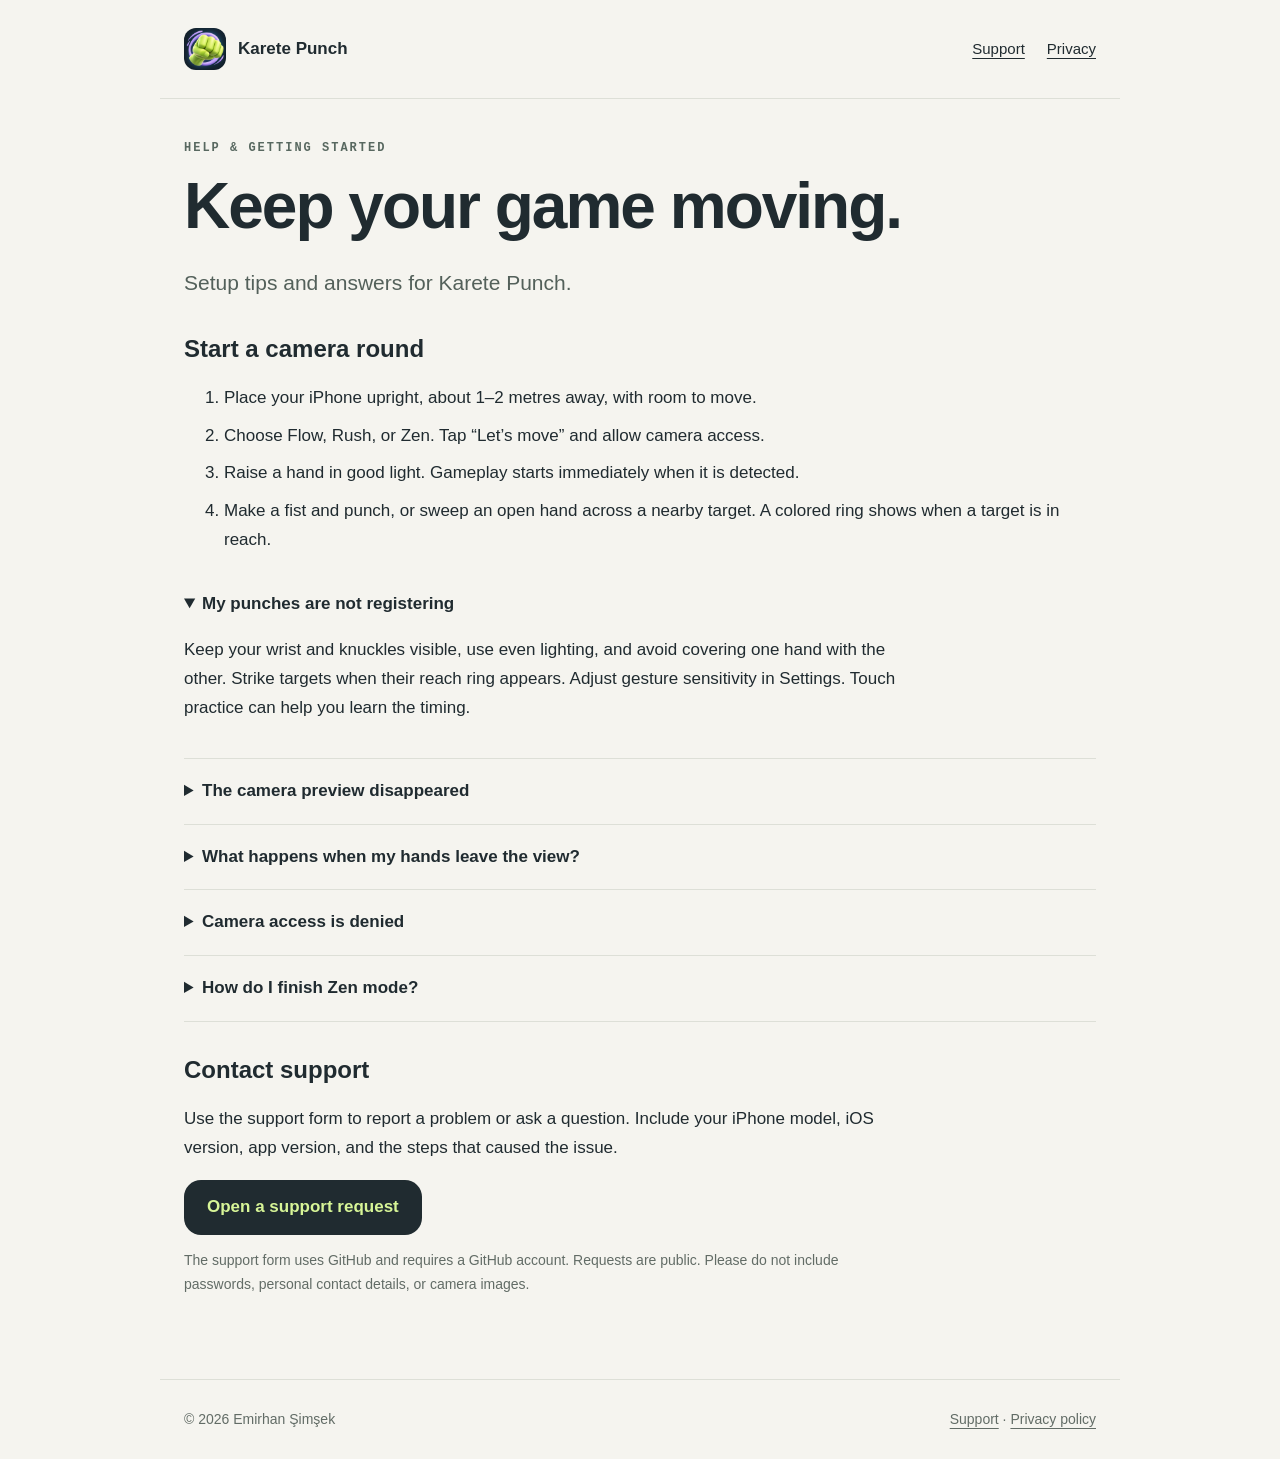
==== support.html @ 094588df "Publish Karete Punch support and privacy website" ====
<!doctype html>
<html lang="en"><head><meta charset="utf-8"><meta name="viewport" content="width=device-width,initial-scale=1"><title>Support · Karete Punch</title><meta name="description" content="Setup help, hand-tracking tips, camera permissions, and support for Karete Punch."><link rel="icon" href="assets/icon.png"><link rel="stylesheet" href="assets/style.css"></head><body>
<header><a class="brand" href="index.html"><img src="assets/icon.png" alt=""><span>Karete Punch</span></a><nav aria-label="Main navigation"><a href="support.html">Support</a><a href="privacy.html">Privacy</a></nav></header>
<main><p class="eyebrow">Help &amp; getting started</p><h1>Keep your game moving.</h1><p class="lead">Setup tips and answers for Karete Punch.</p><h2>Start a camera round</h2><ol><li>Place your iPhone upright, about 1–2 metres away, with room to move.</li><li>Choose Flow, Rush, or Zen. Tap “Let’s move” and allow camera access.</li><li>Raise a hand in good light. Gameplay starts immediately when it is detected.</li><li>Make a fist and punch, or sweep an open hand across a nearby target. A colored ring shows when a target is in reach.</li></ol>
<details open><summary>My punches are not registering</summary><p>Keep your wrist and knuckles visible, use even lighting, and avoid covering one hand with the other. Strike targets when their reach ring appears. Adjust gesture sensitivity in Settings. Touch practice can help you learn the timing.</p></details>
<details><summary>The camera preview disappeared</summary><p>The small preview hides after five seconds. Tap the camera button at the bottom right to show it again. Hand tracking continues while it is hidden.</p></details>
<details><summary>What happens when my hands leave the view?</summary><p>The round continues: the timer, targets, and misses keep advancing. Your virtual hands reappear when the camera detects them. Use Pause when you want a break.</p></details>
<details><summary>Camera access is denied</summary><p>Open your iPhone’s Settings, find Karete Punch under Apps, and enable Camera. You can also play touch practice without camera access.</p></details>
<details><summary>How do I finish Zen mode?</summary><p>Tap Pause, then “Finish this round.” You can resume a paused round even when your hands are not visible.</p></details>
<h2>Contact support</h2><p>Use the support form to report a problem or ask a question. Include your iPhone model, iOS version, app version, and the steps that caused the issue.</p><a class="button" href="https://github.com/Emirhan777/karete-punch-support/issues/new/choose">Open a support request</a><p class="small">The support form uses GitHub and requires a GitHub account. Requests are public. Please do not include passwords, personal contact details, or camera images.</p></main><footer><span>© 2026 Emirhan Şimşek</span><span><a href="support.html">Support</a> · <a href="privacy.html">Privacy policy</a></span></footer></body></html>
---- assets/style.css ----
*{box-sizing:border-box}body{margin:0;background:#f5f4ef;color:#202b30;font:17px/1.7 -apple-system,BlinkMacSystemFont,"Segoe UI",sans-serif}a{color:inherit;text-underline-offset:4px}a:focus-visible{outline:3px solid #6c52b0;outline-offset:5px}header,main,footer{max-width:960px;margin:auto;padding:28px 24px}header{display:flex;align-items:center;justify-content:space-between;gap:24px;border-bottom:1px solid #dddfd7}nav{display:flex;gap:22px;flex-wrap:wrap;font-size:15px}.brand{display:flex;align-items:center;gap:12px;font-weight:750;text-decoration:none}.brand img{width:42px;height:42px;border-radius:12px}.eyebrow{font:700 12px/1.5 ui-monospace,monospace;letter-spacing:2px;text-transform:uppercase;color:#586860}h1{font-size:clamp(36px,7vw,64px);line-height:1.06;letter-spacing:-2px;margin:16px 0 24px}h2{font-size:24px;line-height:1.3;margin-top:32px}p{max-width:720px}.hero{display:grid;grid-template-columns:1fr 200px;align-items:center;gap:40px;padding:38px 0}.hero img{width:200px;border-radius:44px;box-shadow:0 18px 50px #202b301c}.lead{font-size:21px;color:#53605a}.button{display:inline-block;padding:13px 23px;border-radius:17px;background:#202b30;color:#d7f597;text-decoration:none;font-weight:650}.cards{display:grid;grid-template-columns:repeat(3,1fr);gap:16px;margin:30px 0}.card{padding:24px;background:white;border:1px solid #dddfd7;border-radius:24px}.card h2{margin:0 0 10px}.card p{font-size:15px;margin:0}.note{background:#e5edd8;border-radius:20px;padding:20px 24px}.small,footer{font-size:14px;color:#626c66}footer{border-top:1px solid #dddfd7;margin-top:40px;display:flex;justify-content:space-between;gap:20px}li{margin:9px 0}details{border-bottom:1px solid #dddfd7;padding:18px 0}summary{cursor:pointer;font-weight:650}@media(max-width:620px){header{align-items:flex-start;flex-direction:column;gap:16px}.hero{grid-template-columns:1fr;gap:24px}.hero img{width:120px;grid-row:1;border-radius:28px}.cards{grid-template-columns:1fr}footer{flex-direction:column}h1{letter-spacing:-1px}}
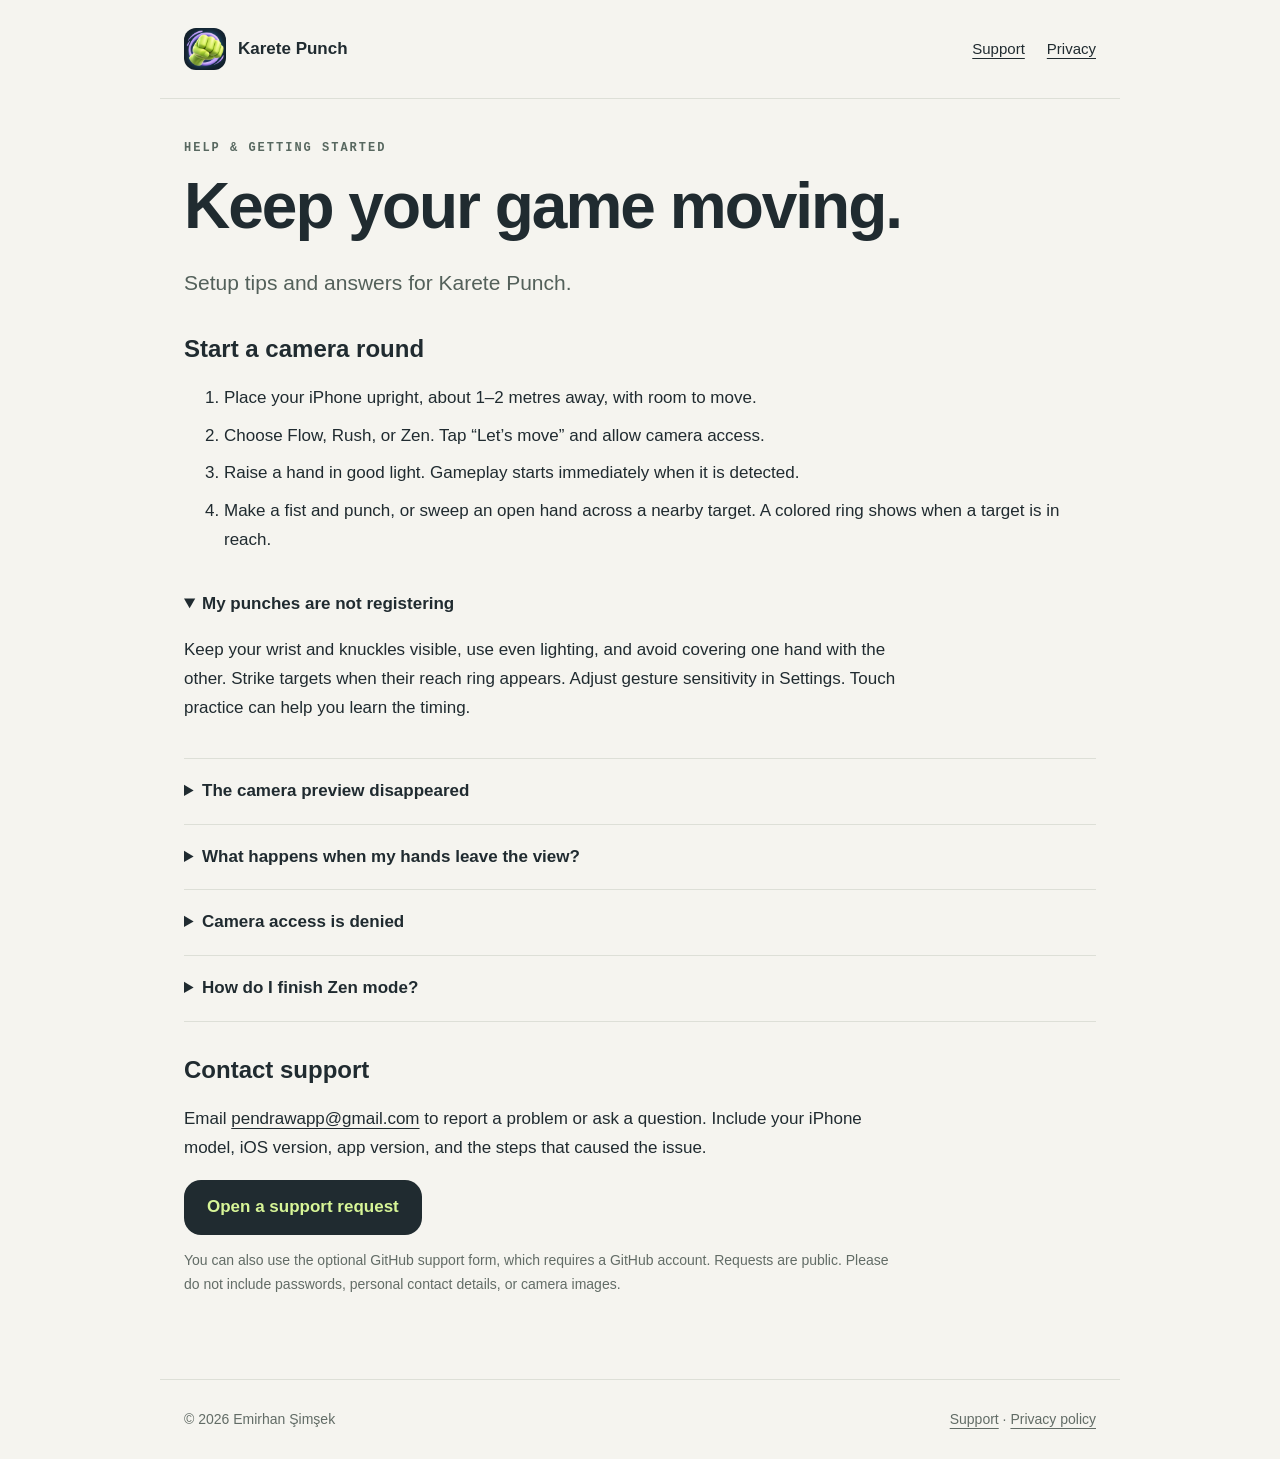
==== commit 2264a05e: "Add support email to contact and privacy pages" ====
--- a/support.html
+++ b/support.html
@@ -7,4 +7,4 @@
 <details><summary>What happens when my hands leave the view?</summary><p>The round continues: the timer, targets, and misses keep advancing. Your virtual hands reappear when the camera detects them. Use Pause when you want a break.</p></details>
 <details><summary>Camera access is denied</summary><p>Open your iPhone’s Settings, find Karete Punch under Apps, and enable Camera. You can also play touch practice without camera access.</p></details>
 <details><summary>How do I finish Zen mode?</summary><p>Tap Pause, then “Finish this round.” You can resume a paused round even when your hands are not visible.</p></details>
-<h2>Contact support</h2><p>Use the support form to report a problem or ask a question. Include your iPhone model, iOS version, app version, and the steps that caused the issue.</p><a class="button" href="https://github.com/Emirhan777/karete-punch-support/issues/new/choose">Open a support request</a><p class="small">The support form uses GitHub and requires a GitHub account. Requests are public. Please do not include passwords, personal contact details, or camera images.</p></main><footer><span>© 2026 Emirhan Şimşek</span><span><a href="support.html">Support</a> · <a href="privacy.html">Privacy policy</a></span></footer></body></html>+<h2>Contact support</h2><p>Email <a href="mailto:pendrawapp@gmail.com">pendrawapp@gmail.com</a> to report a problem or ask a question. Include your iPhone model, iOS version, app version, and the steps that caused the issue.</p><a class="button" href="https://github.com/Emirhan777/karete-punch-support/issues/new/choose">Open a support request</a><p class="small">You can also use the optional GitHub support form, which requires a GitHub account. Requests are public. Please do not include passwords, personal contact details, or camera images.</p></main><footer><span>© 2026 Emirhan Şimşek</span><span><a href="support.html">Support</a> · <a href="privacy.html">Privacy policy</a></span></footer></body></html>
